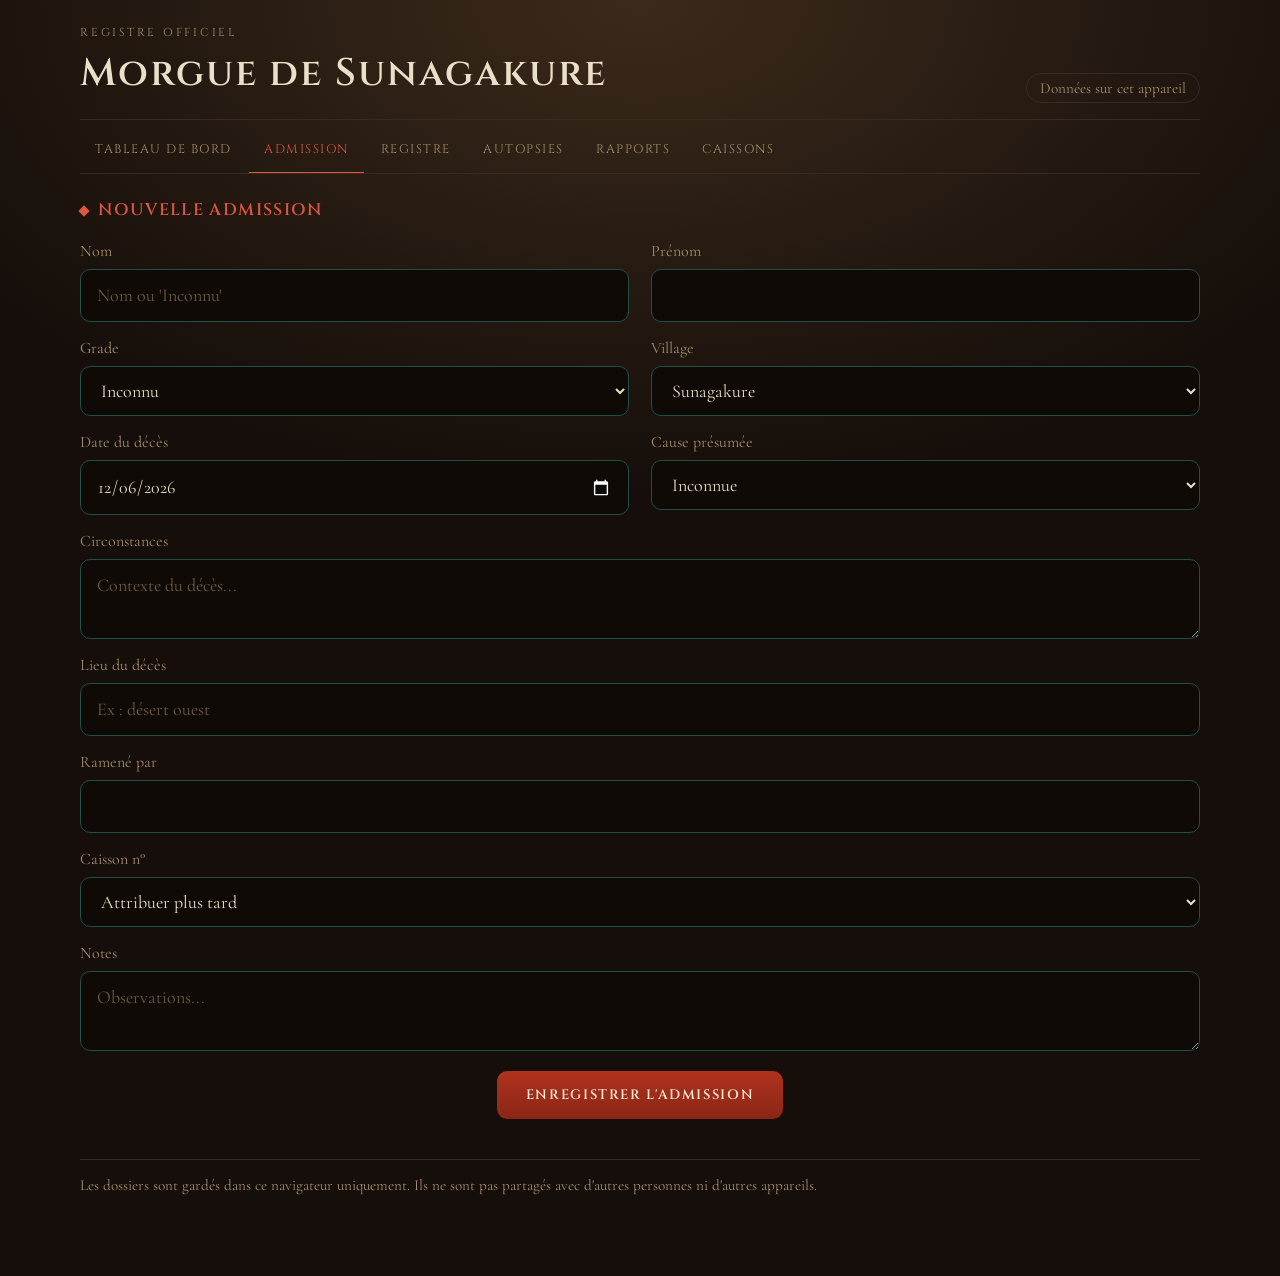
==== admission.html @ 4fe69f83 "Add files via upload" ====
<!DOCTYPE html>
<html lang="fr">
<head>
<meta charset="utf-8">
<meta name="viewport" content="width=device-width, initial-scale=1">
<meta name="color-scheme" content="dark">
<title>Admission · Morgue de Sunagakure</title>
<link rel="preconnect" href="https://fonts.googleapis.com">
<link rel="preconnect" href="https://fonts.gstatic.com" crossorigin>
<link rel="stylesheet" href="https://fonts.googleapis.com/css2?family=Cinzel:wght@500;600;700&family=Cormorant+Garamond:wght@400;500;600;700&display=swap">
<link rel="stylesheet" href="style/style.css">
</head>
<body data-page="admission">
<div class="wrap">
  <header class="top">
    <div>
      <div class="eyebrow">Registre officiel</div>
      <h1>Morgue de Sunagakure</h1>
    </div>
    <span class="badge">Données sur cet appareil</span>
  </header>

  <nav class="nav" aria-label="Sections">
    <a href="index.html">Tableau de bord</a>
    <a href="admission.html" aria-current="page">Admission</a>
    <a href="registre.html">Registre</a>
    <a href="autopsies.html">Autopsies</a>
    <a href="rapports.html">Rapports</a>
    <a href="caissons.html">Caissons</a>
  </nav>

  <main>
    <section>
      <h2 class="sec-title">Nouvelle admission</h2>
      <form class="form" id="f-adm" autocomplete="off">
        <div class="field"><label for="adm-nom">Nom</label><input id="adm-nom" name="nom" type="text" placeholder="Nom ou 'Inconnu'"></div>
        <div class="field"><label for="adm-prenom">Prénom</label><input id="adm-prenom" name="prenom" type="text"></div>
        <div class="field"><label for="adm-grade">Grade</label><select id="adm-grade" name="grade"></select></div>
        <div class="field"><label for="adm-village">Village</label><select id="adm-village" name="village"></select></div>
        <div class="field"><label for="adm-date">Date du décès</label><input id="adm-date" name="dateDeces" type="date"></div>
        <div class="field"><label for="adm-cause">Cause présumée</label><select id="adm-cause" name="cause"></select></div>
        <div class="field full"><label for="adm-circ">Circonstances</label><textarea id="adm-circ" name="circonstances" placeholder="Contexte du décès..."></textarea></div>
        <div class="field full"><label for="adm-lieu">Lieu du décès</label><input id="adm-lieu" name="lieu" type="text" placeholder="Ex : désert ouest"></div>
        <div class="field full"><label for="adm-par">Ramené par</label><input id="adm-par" name="ramenePar" type="text"></div>
        <div class="field full"><label for="adm-caisson">Caisson n°</label><select id="adm-caisson" name="caisson"></select></div>
        <div class="field full"><label for="adm-notes">Notes</label><textarea id="adm-notes" name="notes" placeholder="Observations..."></textarea></div>
        <div class="form-actions"><button class="btn" type="submit">Enregistrer l'admission</button></div>
      </form></section>
  </main>

  <p class="foot">Les dossiers sont gardés dans ce navigateur uniquement. Ils ne sont pas partagés avec d'autres personnes ni d'autres appareils.</p>
</div>
<div class="toast" id="toast" role="status" aria-live="polite" hidden></div>
<script src="assets/app.js"></script>
</body>
</html>
---- style/style.css ----
/* Morgue de Sunagakure — feuille de style commune */
[hidden] { display: none !important; }
html { background: var(--bg); }
body { margin: 0; }
/* Mise en page : one narrow-header shell, tab bar, then one panel at a time. Forms mirror the admission screen (two columns, full-width text areas). */
:root {
  --bg: #150e0a;
  --glow: #3b2a1b;
  --panel: #100a07;
  --ink: #eadfc8;
  --muted: #a58f6d;
  --accent: #dc5640;
  --accent-deep: #8a2616;
  --accent-mid: #b0321e;
  --line: #1f4f48;
  --line-soft: #3a2a1f;
  --ok: #6fb59a;
  --warn: #dba945;
  --f-display: 'Cinzel', Georgia, 'Times New Roman', serif;
  --f-body: 'Cormorant Garamond', Georgia, 'Times New Roman', serif;
  color-scheme: dark;
}
* { box-sizing: border-box; }
body {
  font-family: var(--f-body);
  font-size: 1.125rem;
  line-height: 1.5;
  color: var(--ink);
  background-color: var(--bg);
  background-image: radial-gradient(90% 55% at 50% 0%, var(--glow), transparent 70%);
  padding-inline: 16px;
  padding-block: 24px 64px;
}
.wrap { max-width: 1120px; margin-inline: auto; }
button, input, select, textarea { font: inherit; color: inherit; }
:focus-visible { outline: 2px solid var(--accent); outline-offset: 2px; }

.top { display: flex; justify-content: space-between; align-items: flex-end; gap: 12px; flex-wrap: wrap; padding-bottom: 16px; border-bottom: 1px solid var(--line-soft); }
.eyebrow { font-family: var(--f-display); font-size: .72rem; letter-spacing: .24em; text-transform: uppercase; color: var(--muted); }
h1 { font-family: var(--f-display); font-weight: 600; font-size: clamp(1.6rem, 4.5vw, 2.4rem); letter-spacing: .05em; margin: .25rem 0 0; text-wrap: balance; }
.badge { font-size: .95rem; color: var(--muted); border: 1px solid var(--line-soft); border-radius: 99px; padding: .15rem .8rem; }

.nav { display: flex; gap: 2px; overflow-x: auto; margin-block: 8px 24px; border-bottom: 1px solid var(--line-soft); }
.nav a { font-family: var(--f-display); font-size: .78rem; letter-spacing: .12em; text-transform: uppercase; color: var(--muted); background: none; border: 0; border-bottom: 2px solid transparent; padding: .8rem .95rem; cursor: pointer; white-space: nowrap; margin-bottom: -1px; }
.nav a:hover { color: var(--ink); }
.nav a[aria-current="page"] { color: var(--accent); border-bottom-color: var(--accent); }

.sec-title { font-family: var(--f-display); font-weight: 600; font-size: 1.05rem; letter-spacing: .08em; text-transform: uppercase; color: var(--accent); display: flex; align-items: center; gap: .65rem; margin: 0 0 1rem; }
.sec-title::before { content: ""; width: .5rem; height: .5rem; background: currentColor; transform: rotate(45deg); flex: none; }
.sec-title .count { margin-left: auto; font-family: var(--f-body); font-size: 1rem; letter-spacing: 0; text-transform: none; color: var(--muted); font-weight: 500; }

/* forms */
.form { display: grid; grid-template-columns: 1fr 1fr; gap: 14px 22px; }
.field { display: flex; flex-direction: column; gap: 6px; min-width: 0; }
.field.full { grid-column: 1 / -1; }
.field label { color: var(--muted); font-size: 1rem; }
input, select, textarea { width: 100%; min-width: 0; background: var(--panel); border: 1px solid var(--line); border-radius: 10px; padding: .75rem 1rem; }
textarea { min-height: 5rem; resize: vertical; }
input::placeholder, textarea::placeholder { color: var(--muted); opacity: .6; }
input:focus, select:focus, textarea:focus { border-color: var(--accent); outline: none; box-shadow: 0 0 0 1px var(--accent); }
.form-actions { grid-column: 1 / -1; display: flex; justify-content: center; padding-top: 6px; }
.btn { font-family: var(--f-display); font-size: .85rem; font-weight: 600; letter-spacing: .12em; text-transform: uppercase; color: #f6ead2; background: linear-gradient(var(--accent-mid), var(--accent-deep)); border: 0; border-radius: 10px; padding: .85rem 1.8rem; cursor: pointer; }
.btn:hover { filter: brightness(1.12); }
.btn-s { background: transparent; border: 1px solid var(--line); border-radius: 8px; padding: .25rem .7rem; font-size: .95rem; cursor: pointer; white-space: nowrap; }
.btn-s:hover { border-color: var(--accent); }
.btn-s.danger { color: var(--accent); border-color: var(--line-soft); }
.btn-s.armed { background: var(--accent-deep); color: #f6ead2; border-color: var(--accent); }
.linklike { background: none; border: 0; padding: 0; cursor: pointer; text-align: left; font-weight: 600; text-decoration: underline; text-decoration-color: var(--line-soft); text-underline-offset: 4px; }
.linklike:hover { text-decoration-color: var(--accent); }

/* dashboard */
.stats { display: grid; grid-template-columns: repeat(auto-fit, minmax(150px, 1fr)); gap: 12px; }
.stat { background: var(--panel); border: 1px solid var(--line-soft); border-radius: 12px; padding: 14px 16px; }
.stat b { display: block; font-family: var(--f-display); font-weight: 600; font-size: 2rem; line-height: 1.1; font-variant-numeric: lining-nums tabular-nums; }
.stat span { color: var(--muted); font-size: 1rem; }
.stat.alert b { color: var(--warn); }
.cols { display: grid; grid-template-columns: repeat(auto-fit, minmax(min(100%, 340px), 1fr)); gap: 24px; margin-top: 28px; }
.rows { list-style: none; margin: 0; padding: 0; }
.rows li { display: flex; justify-content: space-between; align-items: center; gap: 12px; padding: .65rem 0; border-bottom: 1px solid var(--line-soft); }
.rows .main { min-width: 0; }
.rows .t { font-weight: 600; overflow-wrap: anywhere; }
.rows .s { color: var(--muted); font-size: .98rem; }
.empty { padding: 1.4rem; border: 1px dashed var(--line-soft); border-radius: 12px; color: var(--muted); text-align: center; }
.empty .btn-row { display: flex; gap: 10px; justify-content: center; flex-wrap: wrap; margin-top: 12px; }

/* register */
.filters { display: flex; gap: 12px; flex-wrap: wrap; margin-bottom: 14px; }
.filters .field { flex: 1 1 190px; }
.tablewrap { overflow-x: auto; border: 1px solid var(--line-soft); border-radius: 12px; }
table { width: 100%; min-width: 820px; border-collapse: collapse; font-variant-numeric: lining-nums tabular-nums; }
th { text-align: left; font-family: var(--f-display); font-size: .7rem; font-weight: 600; letter-spacing: .14em; text-transform: uppercase; color: var(--muted); padding: .7rem .8rem; border-bottom: 1px solid var(--line-soft); white-space: nowrap; }
td { padding: .6rem .8rem; border-bottom: 1px solid var(--line-soft); vertical-align: middle; }
tr.row { cursor: pointer; }
tr.row:hover td { background: rgba(255, 255, 255, .03); }
tr:last-child td { border-bottom: 0; }
td.num { white-space: nowrap; }
td.acts { white-space: nowrap; display: flex; gap: 6px; justify-content: flex-end; border-bottom: 0; }
tr.detail td { background: var(--panel); padding: 1rem 1.2rem; }
.kv { display: grid; grid-template-columns: repeat(auto-fit, minmax(min(100%, 240px), 1fr)); gap: 12px 24px; margin: 0; }
.kv dt { color: var(--muted); font-size: .92rem; }
.kv dd { margin: 0; white-space: pre-wrap; overflow-wrap: anywhere; }
.pill { display: inline-block; padding: 0 .6rem; border-radius: 99px; border: 1px solid; font-size: .88rem; white-space: nowrap; }
.pill.present, .pill.ouvert { color: var(--warn); border-color: rgba(219, 169, 69, .5); }
.pill.libere { color: var(--muted); border-color: var(--line-soft); }
.pill.clos, .pill.ok { color: var(--ok); border-color: rgba(111, 181, 154, .5); }
.pill.nature { color: var(--accent); border-color: rgba(220, 86, 64, .5); }

/* records (autopsies, rapports) */
.records { display: grid; gap: 16px; margin-top: 28px; }
.rec { background: var(--panel); border: 1px solid var(--line-soft); border-radius: 12px; padding: 16px 18px; }
.rec header { display: flex; justify-content: space-between; gap: 12px; align-items: flex-start; flex-wrap: wrap; margin-bottom: 10px; }
.rec h3 { margin: 0; font-family: var(--f-display); font-weight: 600; font-size: 1.05rem; letter-spacing: .04em; overflow-wrap: anywhere; }
.rec .meta { color: var(--muted); font-size: .98rem; }
.rec footer { display: flex; gap: 8px; justify-content: flex-end; margin-top: 12px; }
.rec p { margin: 0; white-space: pre-wrap; overflow-wrap: anywhere; }

/* caissons */
.bays { display: grid; grid-template-columns: repeat(auto-fill, minmax(128px, 1fr)); gap: 12px; }
.bay { display: flex; flex-direction: column; gap: 2px; text-align: left; min-width: 0; padding: 12px 14px; border-radius: 10px; border: 1px dashed var(--line-soft); background: transparent; color: var(--muted); min-height: 96px; }
.bay .n { font-family: var(--f-display); font-weight: 600; font-size: 1.5rem; font-variant-numeric: lining-nums tabular-nums; }
.bay .who { font-weight: 600; overflow: hidden; text-overflow: ellipsis; white-space: nowrap; }
.bay .sub { font-size: .92rem; overflow: hidden; text-overflow: ellipsis; white-space: nowrap; }
a.bay { cursor: pointer; border-style: solid; border-color: rgba(220, 86, 64, .55); background: rgba(138, 38, 22, .22); color: var(--ink); }
a.bay:hover { background: rgba(138, 38, 22, .38); }
.legend { color: var(--muted); font-size: .98rem; margin-bottom: 14px; }

.foot { margin-top: 40px; color: var(--muted); font-size: .95rem; border-top: 1px solid var(--line-soft); padding-top: 14px; }
.toast { position: fixed; left: 50%; bottom: calc(20px + env(safe-area-inset-bottom, 0px)); transform: translateX(-50%); max-width: calc(100% - 32px); background: var(--accent-deep); color: #f6ead2; border: 1px solid var(--accent); border-radius: 10px; padding: .6rem 1.1rem; z-index: 10; }

@media (max-width: 640px) {
  .form { grid-template-columns: 1fr; }
  .rows li { flex-wrap: wrap; }
}
@media (prefers-reduced-motion: reduce) { * { transition: none !important; animation: none !important; } }

/* liens utilisés comme boutons ou onglets */
.nav a { display: block; text-decoration: none; }
a.btn, a.btn-s, a.bay { text-decoration: none; display: inline-block; }
a.bay { display: flex; }
a.btn-s { color: inherit; }
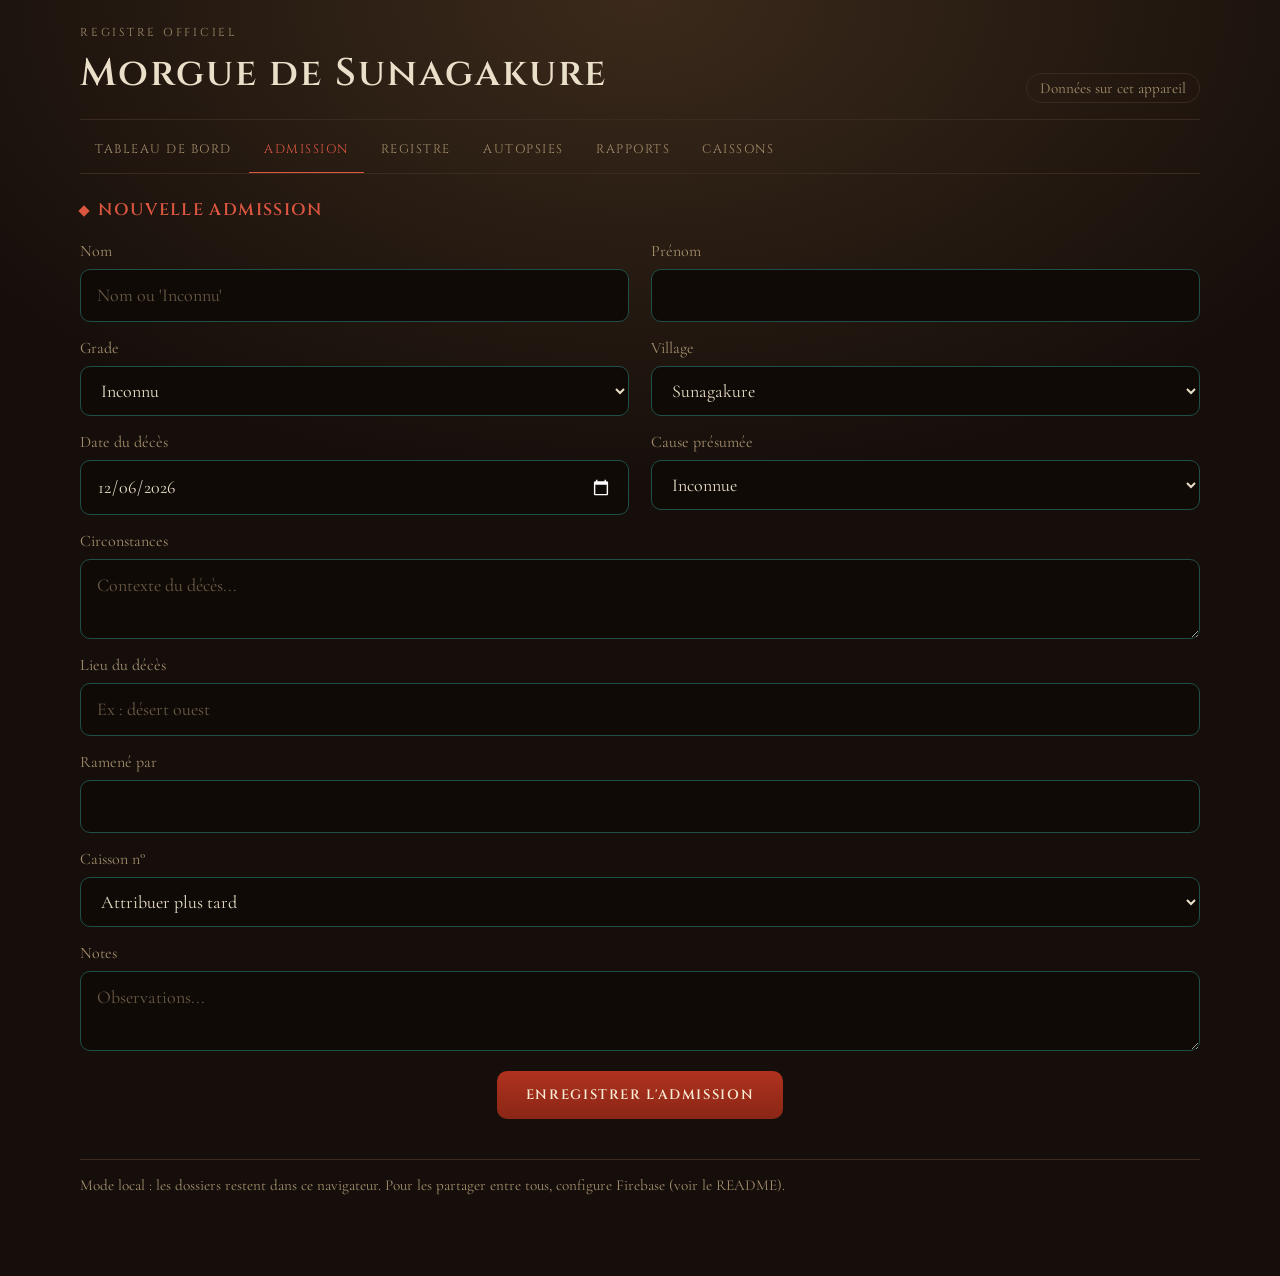
==== commit 75b82a27: "Add files via upload" ====
--- a/admission.html
+++ b/admission.html
@@ -17,7 +17,7 @@
       <div class="eyebrow">Registre officiel</div>
       <h1>Morgue de Sunagakure</h1>
     </div>
-    <span class="badge">Données sur cet appareil</span>
+    <span class="badge" id="mode">Ouverture…</span>
   </header>
 
   <nav class="nav" aria-label="Sections">
@@ -48,9 +48,10 @@
       </form></section>
   </main>
 
-  <p class="foot">Les dossiers sont gardés dans ce navigateur uniquement. Ils ne sont pas partagés avec d'autres personnes ni d'autres appareils.</p>
+  <p class="foot" id="foot"></p>
 </div>
 <div class="toast" id="toast" role="status" aria-live="polite" hidden></div>
+<script src="assets/firebase-config.js"></script>
 <script src="assets/app.js"></script>
 </body>
 </html>
